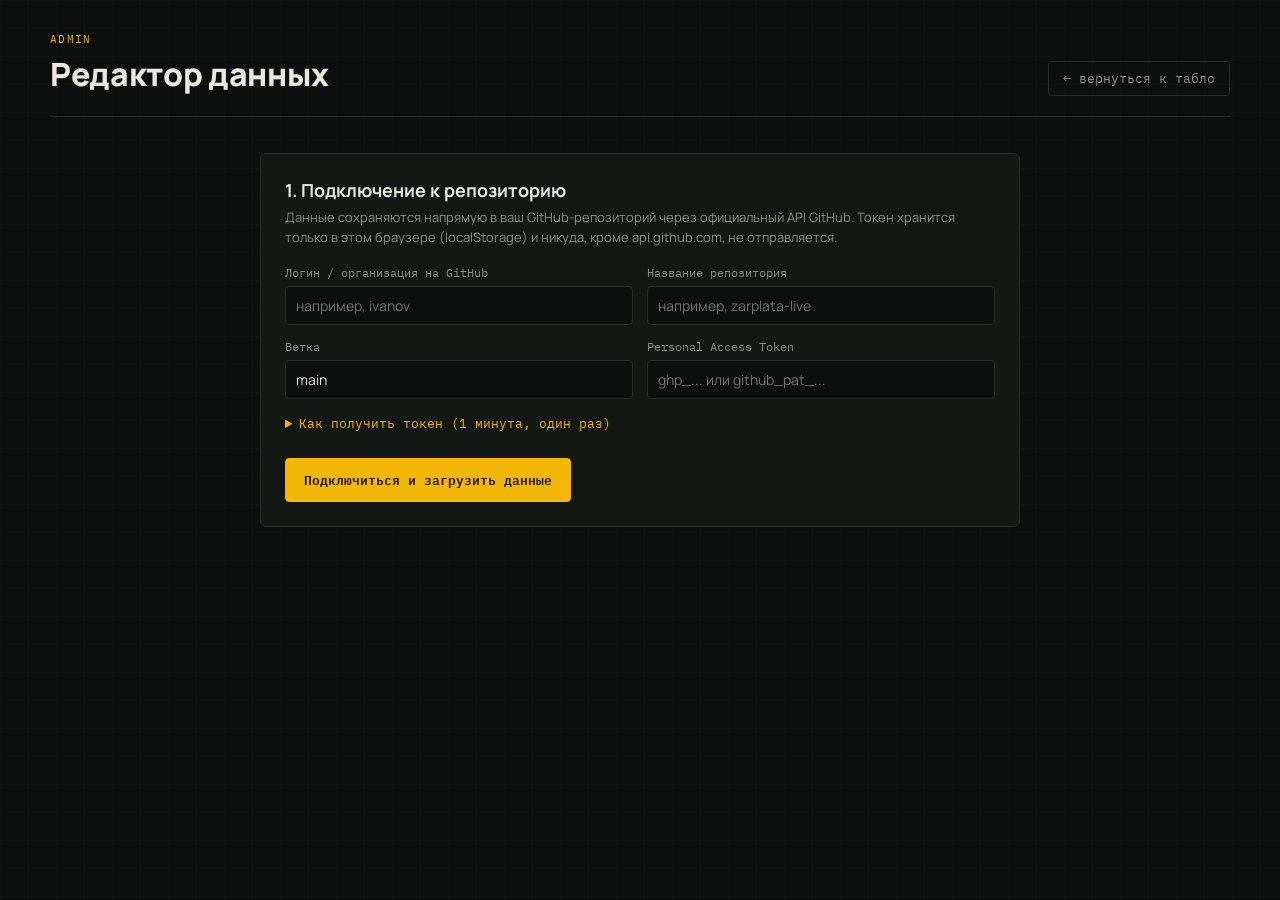
==== admin.html @ d542940b "Add files via upload" ====
<!DOCTYPE html>
<html lang="ru">
<head>
<meta charset="UTF-8">
<meta name="viewport" content="width=device-width, initial-scale=1">
<title>Редактор данных — Табло заработка</title>
<link rel="preconnect" href="https://fonts.googleapis.com">
<link rel="preconnect" href="https://fonts.gstatic.com" crossorigin>
<link href="https://fonts.googleapis.com/css2?family=IBM+Plex+Mono:wght@400;500;600;700&family=Manrope:wght@400;500;600;700;800&display=swap" rel="stylesheet">
<link rel="stylesheet" href="style.css">
<link rel="stylesheet" href="admin.css">
</head>
<body>

  <header class="board-header">
    <div class="board-header__title">
      <span class="board-header__eyebrow">ADMIN</span>
      <h1>Редактор данных</h1>
    </div>
    <div class="board-header__controls">
      <a href="index.html" class="admin-back-link">← вернуться к табло</a>
    </div>
  </header>

  <main class="admin-wrap">

    <section class="admin-panel" id="setupPanel">
      <h2>1. Подключение к репозиторию</h2>
      <p class="admin-hint">
        Данные сохраняются напрямую в ваш GitHub-репозиторий через официальный API GitHub.
        Токен хранится только в этом браузере (localStorage) и никуда, кроме api.github.com, не отправляется.
      </p>

      <div class="admin-grid">
        <label>Логин / организация на GitHub
          <input type="text" id="cfgOwner" placeholder="например, ivanov">
        </label>
        <label>Название репозитория
          <input type="text" id="cfgRepo" placeholder="например, zarplata-live">
        </label>
        <label>Ветка
          <input type="text" id="cfgBranch" placeholder="main" value="main">
        </label>
        <label>Personal Access Token
          <input type="password" id="cfgToken" placeholder="ghp_... или github_pat_...">
        </label>
      </div>

      <details class="admin-help">
        <summary>Как получить токен (1 минута, один раз)</summary>
        <ol>
          <li>Зайти на <a href="https://github.com/settings/personal-access-tokens/new" target="_blank" rel="noopener">github.com/settings/personal-access-tokens/new</a></li>
          <li>Token name — любое, например «zarplata-live-admin»</li>
          <li>Repository access → Only select repositories → выбрать именно этот репозиторий</li>
          <li>Permissions → Repository permissions → Contents → выставить «Read and write»</li>
          <li>Generate token → скопировать значение (оно покажется только один раз) и вставить в поле выше</li>
        </ol>
        <p>Токен даёт доступ только к содержимому этого одного репозитория — не к всему аккаунту.
        Не вставляйте его на чужих/общих компьютерах и не публикуйте его нигде.</p>
      </details>

      <button type="button" id="btnConnect" class="admin-btn admin-btn--primary">Подключиться и загрузить данные</button>
      <span id="connectStatus" class="admin-status"></span>
    </section>

    <section class="admin-panel" id="editPanel" hidden>
      <h2>2. Люди</h2>
      <div id="peopleList" class="admin-people-list"></div>
      <button type="button" id="btnAddPerson" class="admin-btn">+ Добавить человека</button>

      <div class="admin-save-row">
        <button type="button" id="btnSave" class="admin-btn admin-btn--primary">Сохранить на GitHub</button>
        <span id="saveStatus" class="admin-status"></span>
      </div>
    </section>

  </main>

<script src="admin.js"></script>
</body>
</html>
---- style.css ----
:root {
  --board-bg: #0c0f0d;
  --board-bg-raised: #141815;
  --panel-line: #2a2f2b;
  --ink: #eae7dd;
  --ink-dim: #8b9089;
  --amber: #f2b705;
  --amber-dim: #7a5f10;
  --green: #4cf2a1;
  --green-dim: #1f4a38;
  --red-flag: #e8543f;

  --font-display: 'Manrope', sans-serif;
  --font-mono: 'IBM Plex Mono', monospace;
}

* { box-sizing: border-box; }

html, body {
  margin: 0;
  padding: 0;
  background: var(--board-bg);
  color: var(--ink);
  font-family: var(--font-display);
}

body {
  min-height: 100vh;
  background-image:
    linear-gradient(rgba(255,255,255,0.015) 1px, transparent 1px),
    linear-gradient(90deg, rgba(255,255,255,0.015) 1px, transparent 1px);
  background-size: 28px 28px;
  padding: 32px 24px 64px;
}

/* ---------- header ---------- */

.board-header {
  max-width: 1180px;
  margin: 0 auto 36px;
  display: flex;
  align-items: flex-end;
  justify-content: space-between;
  flex-wrap: wrap;
  gap: 20px;
  border-bottom: 1px solid var(--panel-line);
  padding-bottom: 20px;
}

.board-header__eyebrow {
  display: block;
  font-family: var(--font-mono);
  font-size: 11px;
  letter-spacing: 0.12em;
  color: var(--amber);
  margin-bottom: 6px;
}

.board-header__title h1 {
  margin: 0;
  font-size: 32px;
  font-weight: 800;
  letter-spacing: -0.01em;
}

.board-header__controls {
  display: flex;
  align-items: center;
  gap: 16px;
  flex-wrap: wrap;
}

.currency-switch {
  display: inline-flex;
  border: 1px solid var(--panel-line);
  border-radius: 4px;
  overflow: hidden;
}

.currency-switch__btn {
  font-family: var(--font-mono);
  font-size: 13px;
  font-weight: 500;
  background: var(--board-bg-raised);
  color: var(--ink-dim);
  border: none;
  border-right: 1px solid var(--panel-line);
  padding: 9px 16px;
  cursor: pointer;
  transition: background 0.15s ease, color 0.15s ease;
}
.currency-switch__btn:last-child { border-right: none; }
.currency-switch__btn:hover { color: var(--ink); }
.currency-switch__btn.is-active {
  background: var(--amber);
  color: #1a1400;
}

.rate-status {
  font-family: var(--font-mono);
  font-size: 12px;
  color: var(--ink-dim);
}
.rate-status.is-fallback { color: var(--red-flag); }
.rate-status.is-live { color: var(--green); }

/* ---------- grid & cards ---------- */

.cards-grid {
  max-width: 1180px;
  margin: 0 auto;
  display: grid;
  grid-template-columns: repeat(auto-fill, minmax(320px, 1fr));
  gap: 22px;
}

.card {
  background: var(--board-bg-raised);
  border: 1px solid var(--panel-line);
  border-radius: 6px;
  padding: 20px;
  display: flex;
  flex-direction: column;
  gap: 16px;
  position: relative;
}

.card::before {
  content: '';
  position: absolute;
  top: 10px;
  left: 10px;
  width: 6px;
  height: 6px;
  border-radius: 50%;
  background: var(--panel-line);
}
.card::after {
  content: '';
  position: absolute;
  top: 10px;
  right: 10px;
  width: 6px;
  height: 6px;
  border-radius: 50%;
  background: var(--panel-line);
}

.card__person {
  display: flex;
  gap: 14px;
  align-items: center;
}

.card__photo {
  width: 60px;
  height: 60px;
  border-radius: 4px;
  object-fit: cover;
  background: var(--board-bg);
  border: 1px solid var(--panel-line);
  flex-shrink: 0;
}

.card__name { margin: 0; font-size: 17px; font-weight: 700; line-height: 1.25; }
.card__meta {
  margin: 2px 0 0;
  font-size: 13px;
  color: var(--ink-dim);
  font-family: var(--font-mono);
}

.card__today {
  background: var(--board-bg);
  border: 1px solid var(--panel-line);
  border-radius: 4px;
  padding: 16px 14px;
  text-align: center;
}

.card__today-label {
  font-family: var(--font-mono);
  font-size: 11px;
  letter-spacing: 0.08em;
  color: var(--ink-dim);
  margin-bottom: 6px;
}

.card__today-value {
  font-family: var(--font-mono);
  font-variant-numeric: tabular-nums;
  font-size: 26px;
  font-weight: 600;
  color: var(--green);
  word-break: break-all;
}

.card__progress {
  height: 3px;
  background: var(--panel-line);
  border-radius: 2px;
  margin-top: 10px;
  overflow: hidden;
}
.card__progress-bar {
  height: 100%;
  background: var(--amber);
  width: 0%;
  transition: width 0.3s linear;
}

.card__rates {
  display: grid;
  grid-template-columns: 1fr 1fr;
  gap: 8px 14px;
}

.rate-row {
  display: flex;
  justify-content: space-between;
  align-items: baseline;
  border-bottom: 1px dashed var(--panel-line);
  padding-bottom: 4px;
  font-size: 13px;
}

.rate-row__label { color: var(--ink-dim); }
.rate-row__value {
  font-family: var(--font-mono);
  font-variant-numeric: tabular-nums;
  color: var(--ink);
}

/* ---------- footer ---------- */

.board-footer {
  max-width: 1180px;
  margin: 40px auto 0;
  font-size: 12px;
  color: var(--ink-dim);
  border-top: 1px solid var(--panel-line);
  padding-top: 16px;
}

@media (prefers-reduced-motion: reduce) {
  .card__progress-bar { transition: none; }
}

@media (max-width: 480px) {
  .board-header__title h1 { font-size: 26px; }
  .card__today-value { font-size: 22px; }
}
---- admin.css ----
.admin-back-link {
  font-family: var(--font-mono);
  font-size: 13px;
  color: var(--ink-dim);
  text-decoration: none;
  border: 1px solid var(--panel-line);
  padding: 8px 14px;
  border-radius: 4px;
}
.admin-back-link:hover { color: var(--ink); border-color: var(--ink-dim); }

.admin-wrap {
  max-width: 760px;
  margin: 0 auto;
  display: flex;
  flex-direction: column;
  gap: 24px;
}

.admin-panel {
  background: var(--board-bg-raised);
  border: 1px solid var(--panel-line);
  border-radius: 6px;
  padding: 24px;
}

.admin-panel h2 {
  margin: 0 0 6px;
  font-size: 18px;
}

.admin-hint {
  font-size: 13px;
  color: var(--ink-dim);
  margin: 0 0 18px;
  line-height: 1.5;
}

.admin-grid {
  display: grid;
  grid-template-columns: 1fr 1fr;
  gap: 14px;
  margin-bottom: 16px;
}

.admin-grid label,
.admin-field label {
  display: flex;
  flex-direction: column;
  gap: 6px;
  font-size: 12px;
  color: var(--ink-dim);
  font-family: var(--font-mono);
}

input[type="text"],
input[type="password"],
input[type="number"] {
  background: var(--board-bg);
  border: 1px solid var(--panel-line);
  border-radius: 4px;
  color: var(--ink);
  font-family: var(--font-display);
  font-size: 14px;
  padding: 9px 10px;
}
input:focus { outline: 2px solid var(--amber); outline-offset: 1px; }

.admin-help {
  margin: 4px 0 18px;
  font-size: 13px;
  color: var(--ink-dim);
}
.admin-help summary {
  cursor: pointer;
  color: var(--amber);
  font-family: var(--font-mono);
  font-size: 13px;
  margin-bottom: 8px;
}
.admin-help ol { margin: 8px 0; padding-left: 20px; line-height: 1.6; }
.admin-help a { color: var(--green); }

.admin-btn {
  font-family: var(--font-mono);
  font-size: 13px;
  background: var(--board-bg);
  color: var(--ink);
  border: 1px solid var(--panel-line);
  border-radius: 4px;
  padding: 10px 18px;
  cursor: pointer;
}
.admin-btn:hover { border-color: var(--ink-dim); }
.admin-btn--primary {
  background: var(--amber);
  color: #1a1400;
  border-color: var(--amber);
  font-weight: 600;
}
.admin-btn--primary:hover { background: #ffcb2e; }
.admin-btn--danger {
  border-color: var(--red-flag);
  color: var(--red-flag);
  background: transparent;
}

.admin-status {
  margin-left: 12px;
  font-family: var(--font-mono);
  font-size: 12px;
  color: var(--ink-dim);
}
.admin-status.is-ok { color: var(--green); }
.admin-status.is-error { color: var(--red-flag); }

.admin-people-list {
  display: flex;
  flex-direction: column;
  gap: 14px;
  margin-bottom: 16px;
}

.admin-person {
  border: 1px solid var(--panel-line);
  border-radius: 6px;
  padding: 16px;
  display: grid;
  grid-template-columns: 72px 1fr;
  gap: 14px;
  position: relative;
}

.admin-person__photo-col {
  display: flex;
  flex-direction: column;
  align-items: center;
  gap: 8px;
}

.admin-person__preview {
  width: 64px;
  height: 64px;
  border-radius: 4px;
  object-fit: cover;
  border: 1px solid var(--panel-line);
  background: var(--board-bg);
}

.admin-person__upload {
  font-size: 10px;
  font-family: var(--font-mono);
  color: var(--ink-dim);
  cursor: pointer;
  text-align: center;
}
.admin-person__upload input { display: none; }

.admin-person__fields {
  display: grid;
  grid-template-columns: 1fr 90px;
  gap: 10px;
}
.admin-field--full { grid-column: 1 / -1; }

.admin-person__remove {
  position: absolute;
  top: 10px;
  right: 10px;
  background: none;
  border: none;
  color: var(--ink-dim);
  cursor: pointer;
  font-size: 16px;
  line-height: 1;
}
.admin-person__remove:hover { color: var(--red-flag); }

.admin-save-row {
  border-top: 1px solid var(--panel-line);
  padding-top: 16px;
  display: flex;
  align-items: center;
}

@media (max-width: 560px) {
  .admin-grid { grid-template-columns: 1fr; }
  .admin-person { grid-template-columns: 1fr; }
  .admin-person__photo-col { flex-direction: row; }
}
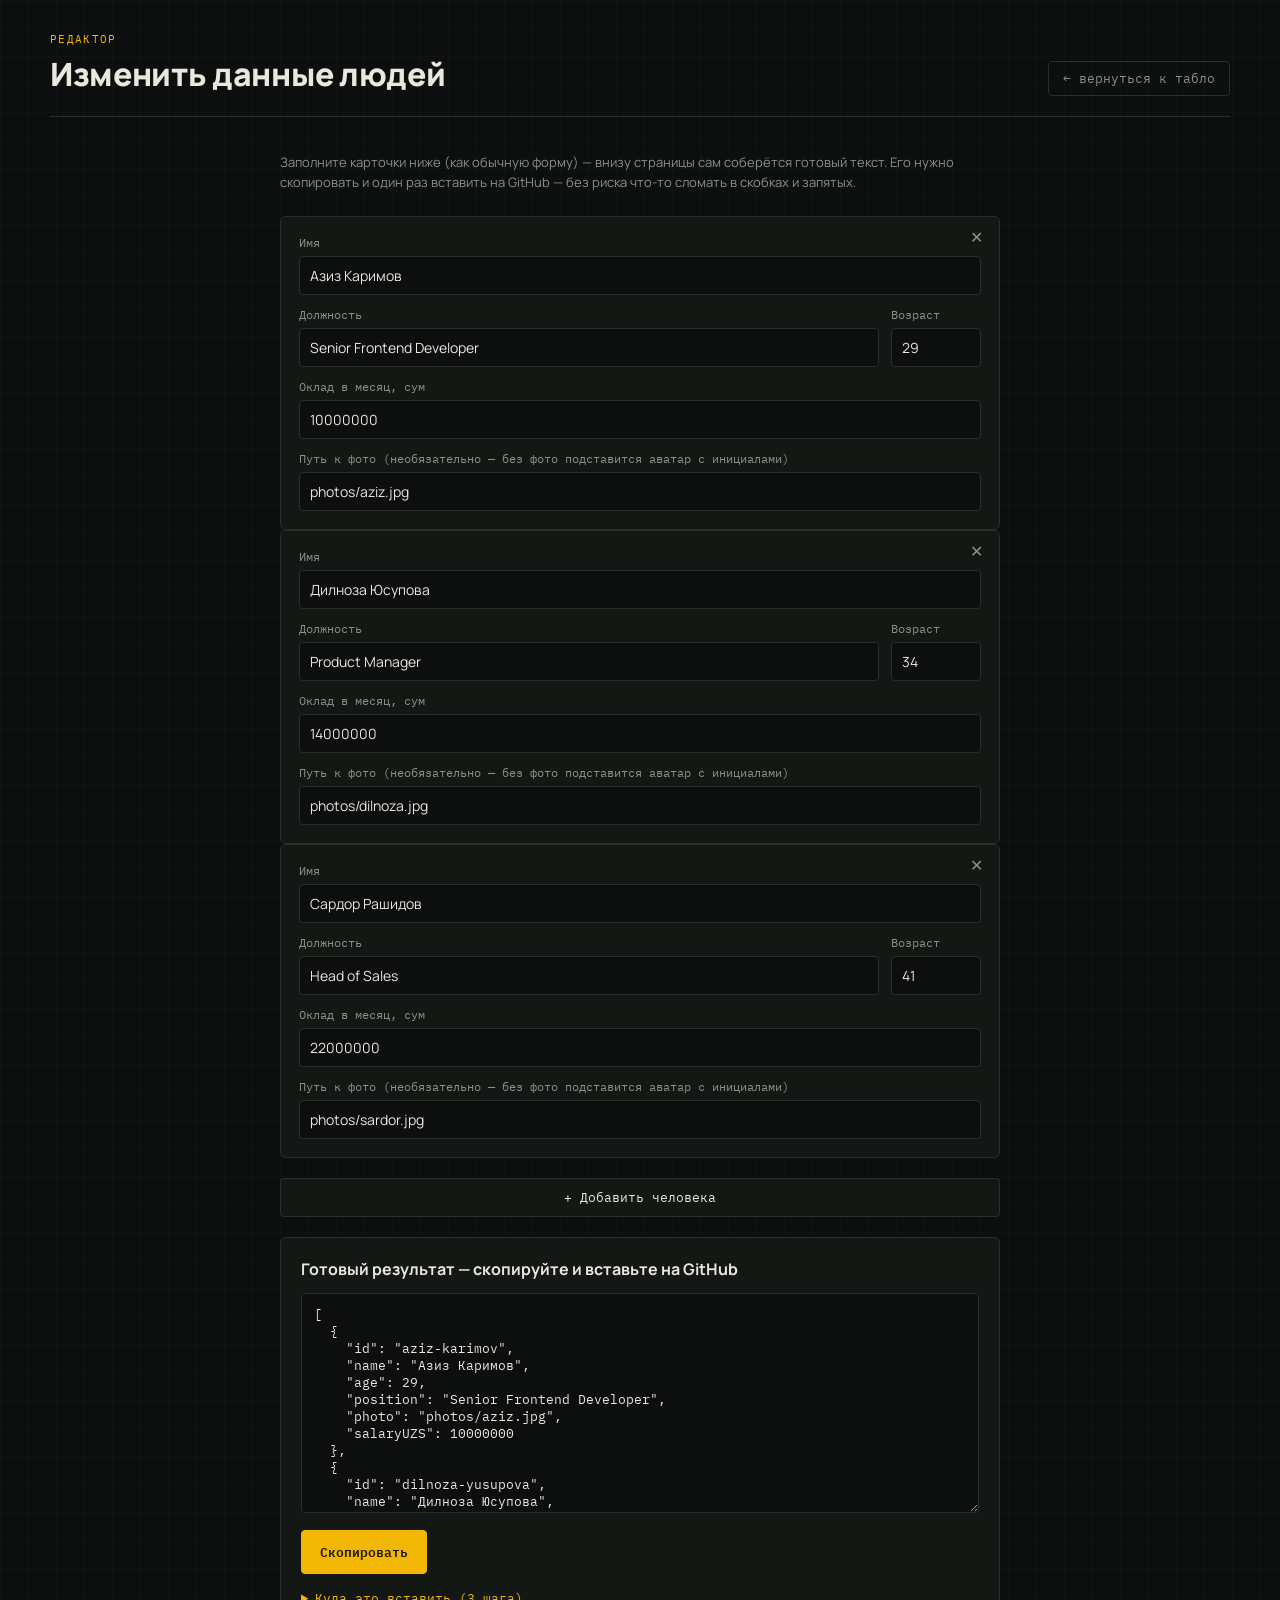
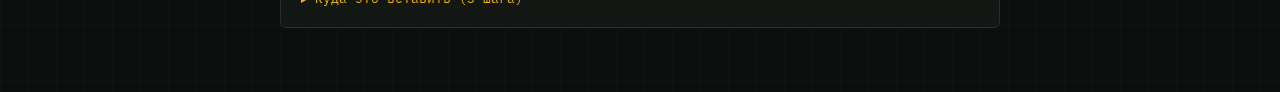
==== commit 2b5b7f5c: "Add files via upload" ====
--- a/admin.html
+++ b/admin.html
@@ -8,14 +8,35 @@
 <link rel="preconnect" href="https://fonts.gstatic.com" crossorigin>
 <link href="https://fonts.googleapis.com/css2?family=IBM+Plex+Mono:wght@400;500;600;700&family=Manrope:wght@400;500;600;700;800&display=swap" rel="stylesheet">
 <link rel="stylesheet" href="style.css">
-<link rel="stylesheet" href="admin.css">
+<style>
+  .admin-wrap { max-width: 720px; margin: 0 auto; display: flex; flex-direction: column; gap: 20px; }
+  .admin-back-link { font-family: var(--font-mono); font-size: 13px; color: var(--ink-dim); text-decoration: none; border: 1px solid var(--panel-line); padding: 8px 14px; border-radius: 4px; }
+  .admin-back-link:hover { color: var(--ink); border-color: var(--ink-dim); }
+  .admin-hint { font-size: 13px; color: var(--ink-dim); line-height: 1.5; margin: 0 0 4px; }
+  .person-block { background: var(--board-bg-raised); border: 1px solid var(--panel-line); border-radius: 6px; padding: 18px; position: relative; display: grid; grid-template-columns: 1fr 90px; gap: 12px; }
+  .person-block__full { grid-column: 1 / -1; }
+  .person-block label { display: flex; flex-direction: column; gap: 6px; font-size: 12px; color: var(--ink-dim); font-family: var(--font-mono); }
+  input[type="text"], input[type="number"] { background: var(--board-bg); border: 1px solid var(--panel-line); border-radius: 4px; color: var(--ink); font-family: var(--font-display); font-size: 14px; padding: 9px 10px; }
+  input:focus { outline: 2px solid var(--amber); outline-offset: 1px; }
+  .remove-btn { position: absolute; top: 10px; right: 10px; background: none; border: none; color: var(--ink-dim); cursor: pointer; font-size: 16px; }
+  .remove-btn:hover { color: var(--red-flag); }
+  .btn { font-family: var(--font-mono); font-size: 13px; background: var(--board-bg-raised); color: var(--ink); border: 1px solid var(--panel-line); border-radius: 4px; padding: 10px 18px; cursor: pointer; }
+  .btn:hover { border-color: var(--ink-dim); }
+  .btn--primary { background: var(--amber); color: #1a1400; border-color: var(--amber); font-weight: 600; }
+  .btn--primary:hover { background: #ffcb2e; }
+  .output-box { background: var(--board-bg-raised); border: 1px solid var(--panel-line); border-radius: 6px; padding: 20px; }
+  .output-box h2 { margin-top: 0; font-size: 16px; }
+  textarea { width: 100%; min-height: 220px; background: var(--board-bg); color: var(--ink); border: 1px solid var(--panel-line); border-radius: 4px; font-family: var(--font-mono); font-size: 13px; padding: 12px; resize: vertical; }
+  .copy-status { margin-left: 10px; font-family: var(--font-mono); font-size: 12px; color: var(--green); }
+  ol { line-height: 1.7; }
+</style>
 </head>
 <body>
 
   <header class="board-header">
     <div class="board-header__title">
-      <span class="board-header__eyebrow">ADMIN</span>
-      <h1>Редактор данных</h1>
+      <span class="board-header__eyebrow">РЕДАКТОР</span>
+      <h1>Изменить данные людей</h1>
     </div>
     <div class="board-header__controls">
       <a href="index.html" class="admin-back-link">← вернуться к табло</a>
@@ -24,55 +45,33 @@
 
   <main class="admin-wrap">
 
-    <section class="admin-panel" id="setupPanel">
-      <h2>1. Подключение к репозиторию</h2>
-      <p class="admin-hint">
-        Данные сохраняются напрямую в ваш GitHub-репозиторий через официальный API GitHub.
-        Токен хранится только в этом браузере (localStorage) и никуда, кроме api.github.com, не отправляется.
-      </p>
+    <p class="admin-hint">
+      Заполните карточки ниже (как обычную форму) — внизу страницы сам соберётся
+      готовый текст. Его нужно скопировать и один раз вставить на GitHub —
+      без риска что-то сломать в скобках и запятых.
+    </p>
 
-      <div class="admin-grid">
-        <label>Логин / организация на GitHub
-          <input type="text" id="cfgOwner" placeholder="например, ivanov">
-        </label>
-        <label>Название репозитория
-          <input type="text" id="cfgRepo" placeholder="например, zarplata-live">
-        </label>
-        <label>Ветка
-          <input type="text" id="cfgBranch" placeholder="main" value="main">
-        </label>
-        <label>Personal Access Token
-          <input type="password" id="cfgToken" placeholder="ghp_... или github_pat_...">
-        </label>
+    <div id="peopleForm"></div>
+
+    <button type="button" id="btnAdd" class="btn">+ Добавить человека</button>
+
+    <div class="output-box">
+      <h2>Готовый результат — скопируйте и вставьте на GitHub</h2>
+      <textarea id="output" readonly></textarea>
+      <div style="margin-top: 12px;">
+        <button type="button" id="btnCopy" class="btn btn--primary">Скопировать</button>
+        <span id="copyStatus" class="copy-status"></span>
       </div>
 
-      <details class="admin-help">
-        <summary>Как получить токен (1 минута, один раз)</summary>
+      <details style="margin-top:16px;">
+        <summary style="cursor:pointer; color: var(--amber); font-family: var(--font-mono); font-size:13px;">Куда это вставить (3 шага)</summary>
         <ol>
-          <li>Зайти на <a href="https://github.com/settings/personal-access-tokens/new" target="_blank" rel="noopener">github.com/settings/personal-access-tokens/new</a></li>
-          <li>Token name — любое, например «zarplata-live-admin»</li>
-          <li>Repository access → Only select repositories → выбрать именно этот репозиторий</li>
-          <li>Permissions → Repository permissions → Contents → выставить «Read and write»</li>
-          <li>Generate token → скопировать значение (оно покажется только один раз) и вставить в поле выше</li>
+          <li>На GitHub открыть файл <code>people.json</code> в репозитории и нажать значок карандаша (Edit this file) справа сверху.</li>
+          <li>Выделить весь текст в редакторе (Ctrl+A / Cmd+A) и удалить, затем вставить скопированный текст из этой страницы (Ctrl+V / Cmd+V).</li>
+          <li>Спуститься вниз, нажать зелёную кнопку «Commit changes». Через 30–60 секунд сайт обновится.</li>
         </ol>
-        <p>Токен даёт доступ только к содержимому этого одного репозитория — не к всему аккаунту.
-        Не вставляйте его на чужих/общих компьютерах и не публикуйте его нигде.</p>
       </details>
-
-      <button type="button" id="btnConnect" class="admin-btn admin-btn--primary">Подключиться и загрузить данные</button>
-      <span id="connectStatus" class="admin-status"></span>
-    </section>
-
-    <section class="admin-panel" id="editPanel" hidden>
-      <h2>2. Люди</h2>
-      <div id="peopleList" class="admin-people-list"></div>
-      <button type="button" id="btnAddPerson" class="admin-btn">+ Добавить человека</button>
-
-      <div class="admin-save-row">
-        <button type="button" id="btnSave" class="admin-btn admin-btn--primary">Сохранить на GitHub</button>
-        <span id="saveStatus" class="admin-status"></span>
-      </div>
-    </section>
+    </div>
 
   </main>
 
